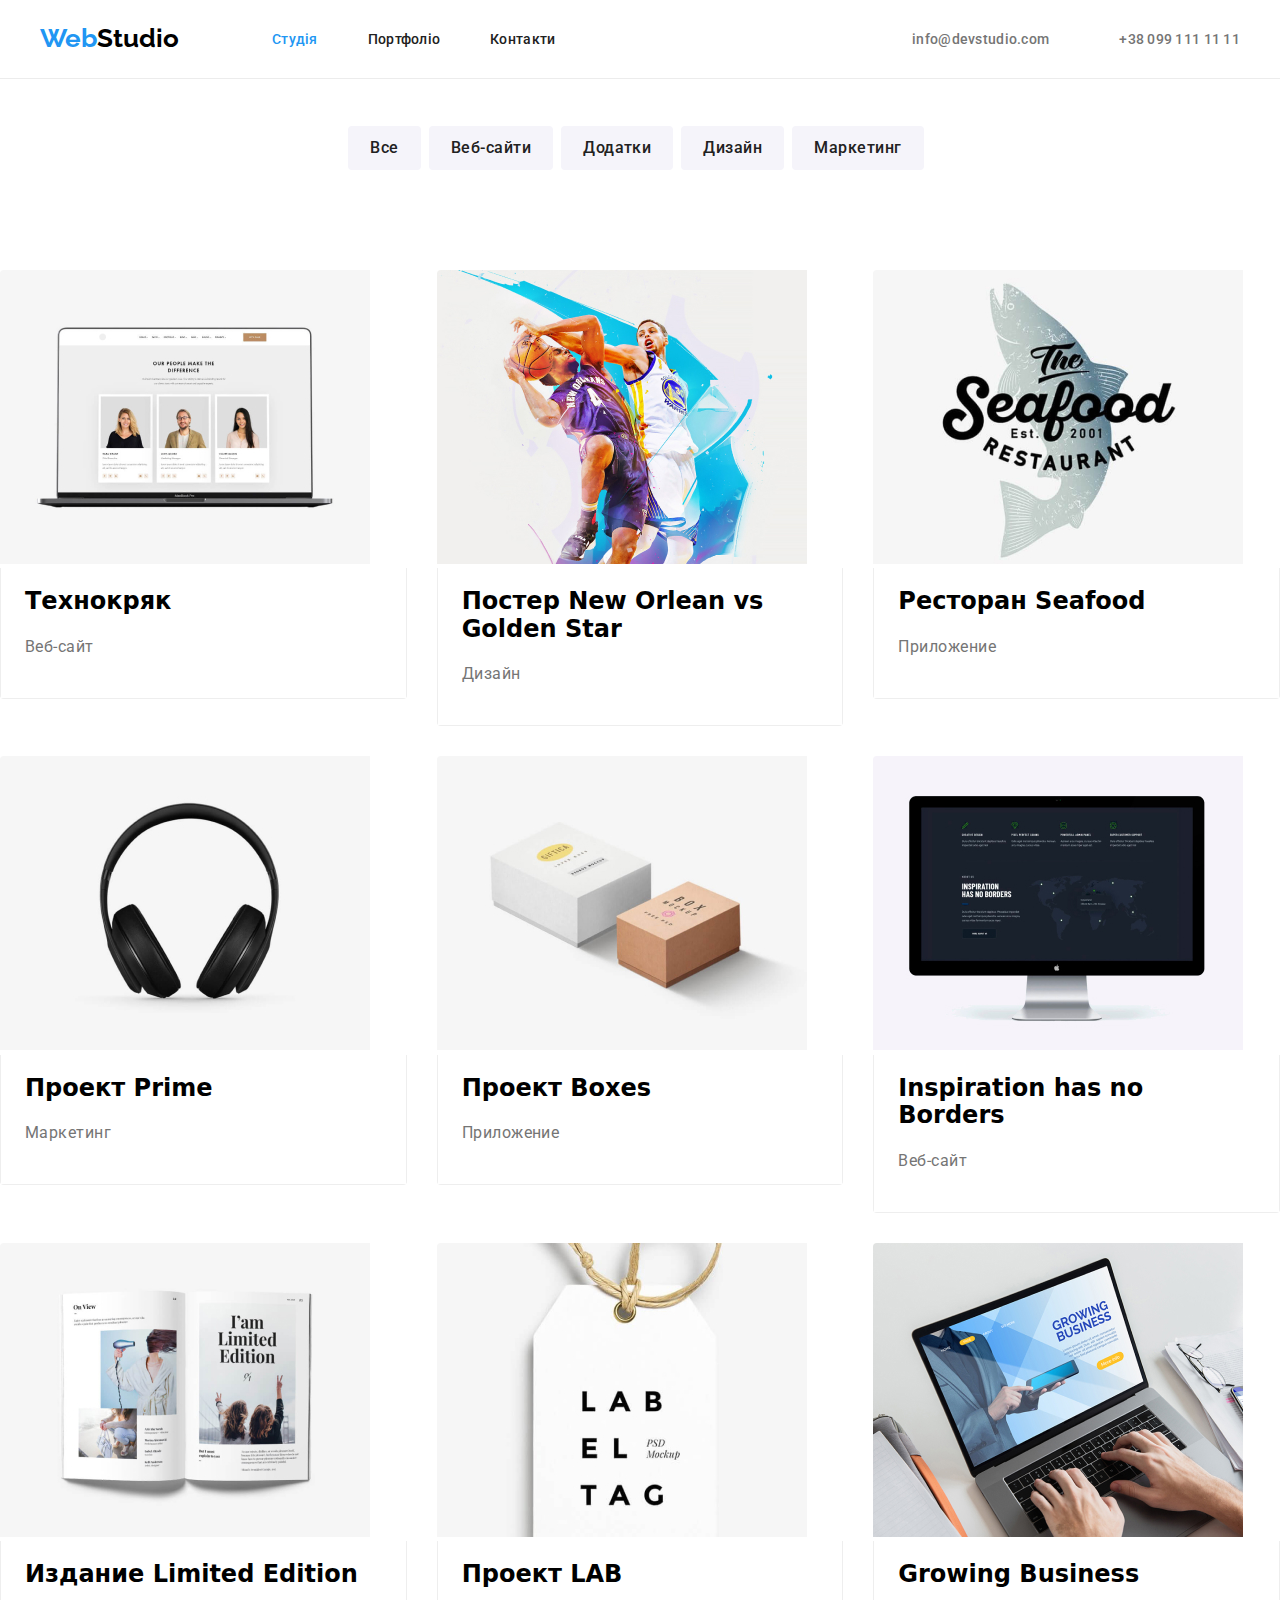
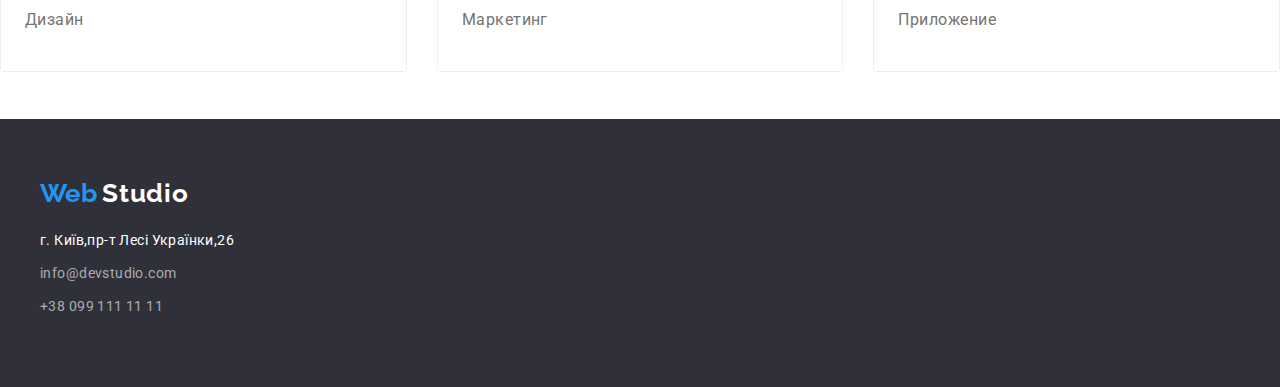
==== portfolio.html @ 21ad2e6c "add new hw" ====
<!DOCTYPE html>
<html lang="uk">
  <head>
    <meta charset="UTF-8" />
    <meta name="viewport" content="width=device-width, initial-scale=1.0" />
    <title>WebStudio</title>
    <link rel="preconnect" href="https://fonts.gstatic.com">
    <link href="https://fonts.googleapis.com/css2?family=Raleway:wght@700&family=Roboto:wght@400;500;700;900&display=swap" rel="stylesheet">
    <link rel="stylesheet" href="./css/modern-normalize.css">
    <link rel="stylesheet" href="./css/variables.css">
    <link rel="stylesheet" href="./css/style.css">
  </head>
  <body>
    <!-- Шапка  з навігацією -->
    <!-- Header -->
    <header class="header">
      <div class="nav">
        <nav class="nav-link"><a href="./index.html"><span class="logo-web">Web</span><span class="logo-studio">Studio</span></a>

    <!-- Navigation -->
    <ul class="ul-link">
      <li><a class="active" href="./index.html">
      <span class="nav-logo">Студія</span></a></li>
      
      <li>
      <a  href="./portfolio.html">
      <span class="nav-logo">Портфоліо</span></a></li>
       <!-- Address -->
      <li><a href="#contacts">
      <span class="nav-logo">Контакти</span></a></li>
      </ul>
      </nav>
      
      <ul class="ul-link">
      
      <li>
      <a class="nav-contacts" href="mailto:info@devstudio.com">
      <svg class="svg-contacts" width="16" height="12">
      <use href="./images/icons.svg#icon-mail"></use>
      </svg>info@devstudio.com
      </a>
      </li>
      
      <li>
      <a class="nav-contacts" href="tel:+380991111111">
      <svg class="svg-contacts" width="10" height="16">
      <use  href="./images/icons.svg#icon-smartphone"></use>
      </svg> +38 099 111 11 11
      </a>
      </li>
      
      </ul>
      
      
      </div>
      </header>



    
  <!-- Main Portfolio -->
<main>
  <section class="portfolio section">
  
     <!-- Filters -->
<div class="container">
  <h2 hidden class="filters__title">Проекти</h2>  
<ul class="filters__title-item list">
  <li class="filters__title-list">
     <button class="filters__modal-btn" type="button">Все</button>
  </li>
  <li>
     <button class="filters__modal-btn" type="button">Веб-сайти</button>
  </li>
  <li>
     <button class="filters__modal-btn" type="button">Додатки</button>
  </li>
  <li>
     <button class="filters__modal-btn" type="button">Дизайн</button>
  </li>
  <li>
     <button class="filters__modal-btn" type="button">Маркетинг</button>
  </li>
 </ul>
</div>

 <!-- Projects -->
 
 
 <ul class="card-set">
 
 <li class="item">
 <article class="card">
 <div class="card-thumb">
 <img src="./images/projects/techkriak.jpg" alt="Приклад роботи" width="370">
 </div>
 
 <div class="card-content">
 <h2 class="project-name">Технокряк</h2>
 <p class="signature">Веб-сайт</p>
 </div>
 </article>
 </li>
 
 <li class="item">
 <article class="card">
 <div class="card-thumb">
 <img src="./images/projects/neworlean.jpg" alt="Приклад роботи" width="370">
 </div>
 
 <div class="card-content">
 <h2 class="project-name">Постер New Orlean vs Golden Star</h2>
 <p class="signature">Дизайн</p>
 </div>
 </article>
 </li>
 
 
 
 
 
 
 <li class="item">
 <article class="card">
 <div class="card-thumb">
 <img src="./images/projects/seafood.jpg" alt="Приклад роботи" width="370">
 </div>
 
 
 <div class="card-content">
 <h2 class="project-name">Ресторан Seafood</h2>
 <p class="signature">Приложение</p>
 </div>
 </article>
 </li>
 
 <li class="item">
 <article class="card">
 <div class="card-thumb">
 <img src="./images/projects/prime.jpg" alt="Приклад роботи" width="370">
 </div>
 
 <div class="card-content">
 <h2 class="project-name">Проект Prime</h2>
 <p class="signature">Маркетинг</p>
 </div>
 </article>
 </li>
 
 
 
 
 
 
 
 <li class="item">
 <article class="card">
 <div class="card-thumb">
 <img src="./images/projects/boxes.jpg" alt="Приклад роботи" width="370">
 </div>
 <div class="card-content">
 <h2 class="project-name">Проект Boxes</h2>
 <p class="signature">Приложение</p>
 </div>
 </article>
 </li>
 
 
 
 <li class="item">
 <article class="card">
 <div class="card-thumb">
 <img src="./images/projects/inspirations.jpg" alt="Приклад роботи" width="370">
 </div>
 
 <div class="card-content">
 <h2 class="project-name">Inspiration has no Borders</h2>
 <p class="signature">Веб-сайт</p>
 </div>
 </article>
 </li>
 
 
 
 
 
 
 
 <li class="item">
 <article class="card">
 <div class="card-thumb">
 <img src="./images/projects/limitededit.jpg" alt="Приклад роботи" width="370">
 </div>
 
 <div class="card-content">
 <h2 class="project-name">Издание Limited Edition</h2>
 <p class="signature">Дизайн</p>
 </div>
 </article>
 </li>
 
 <li class="item">
 <article class="card">
 <div class="card-thumb">
 <img src="./images/projects/lab.jpg" alt="Приклад роботи" width="370">
 </div>
 
 <div class="card-content">
 <h2 class="project-name">Проект LAB</h2>
 <p class="signature">Маркетинг</p>
 </div>
 </article>
 </li>
 
 
 
 
 <li class="item">
 <article class="card">
 <div class="card-thumb">
 <img src="./images/projects/growbusiness.jpg" alt="Приклад роботи" width="370">
 </div>
 
 <div class="card-content">
 <h2 class="project-name">Growing Business</h2>
 <p class="signature">Приложение</p>
 </div>
 </article>
 </li>
 
 
 </ul>
 </div>
 </section>
 <!-----------end main --------------------------------->
 
 
  


<!-- Footer -->
<footer class="footer" id="contacts">

  <div class="containers-footer">

      <div class="container-address">

          <a class="logo-footer" href="./index.html"><span class="logo-web">Web</span>
           <span class="logo-studio-white">Studio</span></a>

          <address class="address">

              <span class="map">г. Київ,пр-т Лесі Українки,26</span>

              <ul>
                  <li><a class="footer-address" href="mailto:info@devstudio.com">info@devstudio.com</a></li>
                  <li><a class="footer-address" href="tel:+380991111111">+38 099 111 11 11</a></li>
              </ul>

          </address>

      </div>
  </div>
 
</footer>

</body>

</html>
---- css/variables.css ----
:root {
    --social-networks: rgba(175, 177, 184, 1);
  
    --border-color: rgba(236, 236, 236, 1);
    --bac-section: rgba(229, 229, 229, 1);
    --buutom-bac: rgba(245, 244, 250, 1);
    --black-text: rgba(33, 33, 33, 1);
    --blue-text: rgba(33, 150, 243, 1);
    --grey-text: rgba(117, 117, 117, 1);
    --white-text: rgba(255, 255, 255, 1);
    --grey-text-op60: rgba(255, 255, 255, 0.6);
    --black-dark-text: rgba(0, 0, 0, 1);
    --dark-grey-bac: rgba(47, 48, 58, 1);
    --team-card-set-gap: 30px;
    --team-card-shadow: 0px 1px 3px rgba(0, 0, 0, 0.12),
      0px 1px 1px rgba(0, 0, 0, 0.14), 0px 2px 1px rgba(0, 0, 0, 0.2);
    --card-set-gap: 30px;
    --card-shadow: ;
  }
---- css/style.css ----
:root {
  --main-font: 'Roboto', sans-serif;
  --secondary-font: 'Raleway', sans-serif;
  --accent-color: #2196f3;
  --accent-background: #2196f3;
} 


 body {
  max-width: 1600px;
  background-color: var(--white-text);
}


.list {
  list-style: none;
}

.link {
  text-decoration: none;
}

h1,
h2,
h3,
h4,
h5,
h6 {
  margin: 0;
}

ul,
ol {
  margin: 0;
  padding: 0;
} */

 p {
  margin: 0;
}

image {
  display: block;
  max-width: 100%;
  height: auto;
}

.address {
  font-style: normal;
}

.container {
  width: 1200px;
  padding: 0 15px;
  margin: 0 auto;
}

.section {
  padding-top: 47px;
  padding-bottom: 47px;
  
 } 

 COMPONENTS 
 .company__logo,
.navigation__list-link:hover,
.navigation__list-link:focus,
.header__mail:hover,
.header__mail:focus,
.header__tel:hover,
.header__tel:focus {
  color: var(--accent-color);
}

.modal-btn,
.filters__modal-btn:hover,
.filters__modal-btn:focus {
  background: var(--accent-color);
}


.title {
  font-family:'Roboto';
  font-weight: 700;
  font-size: 36px;
  line-height: 1.167;
  text-align: center;
  letter-spacing: 0.03em;
  color: #212121;
}

.subtitle {
  font-family:'Roboto';
  font-weight: 500;
  font-size: 16px;
  line-height: 1.187;
  text-align: center;
  letter-spacing: 0.03em;
  color: #212121;
}

.description {
  font-family:'Roboto';
  font-weight: 400;
  font-size: 16px;
  line-height: 1.187;
  text-align: center;
  letter-spacing: 0.03em;
  color: #757575;
} 

 /* INDEX  */
/*  HEADER */
.header {
  background-color: var(--white-text);
  border-bottom: 1px solid #ececec;
  padding-left: 24px;
  padding-right: 24px;
}
.nav {
  display: flex;
  justify-content: space-between;

  align-items: center;
  text-align: center;
  padding: 24px 0;
  max-width: 1200px;
  margin-left: auto;
  margin-right: auto;
}

.nav-link {
  display: flex;
  align-items: center;
}
.ul-link {
  display: flex;
}
.logo-web {
  font-family: "Raleway";
  font-style: normal;
  font-weight: 700;
  color: var(--blue-text);
  font-size: 26px;
  letter-spacing: 0.03;
  line-height: 1.15;
}
.logo-studio {
  padding-right: 43px;
  font-family: "Raleway";
  font-style: normal;
  font-weight: 700;
  color: var(--black-dark-text);
  font-size: 26px;
  letter-spacing: 0.03;
  line-height: 1.15;
}
.logo-studio-white {
  font-family: "Raleway";
  font-style: normal;
  font-weight: 700;
  color: var(--white-text);
  font-size: 26px;
  letter-spacing: 0.03em;
}
.active .nav-logo {
  color: var(--blue-text);
}
.nav-logo {
  padding-left: 50px;
  font-family: "roboto";
  font-size: 14px;
  font-weight: 500;
  color: var(--black-text);
  letter-spacing: 0.02em;
}
.nav-contacts:hover {
  color: var(--blue-text);
}
.nav-contacts {
  display: flex;
  padding-left: 50px;
  font-family: "roboto";
  font-size: 14px;
  font-weight: 500;
  color: var(--grey-text);
  letter-spacing: 0.02em;
  justify-content: center;
  align-items: center;
}
.svg-contacts {
  margin-right: 10px;
  fill: currentColor;
}


/*  END HEADER  */

/*  HERO */
.hero {
  background: #2f303a;
  
}

.hero .container {
  display: flex;
  flex-direction: column;
  align-items: center;
  padding-top: 200px;
  padding-bottom: 200px;
  padding-right: 252px;
  padding-left: 252px;
}

.hero-title {
  font-family: Roboto;
  font-weight: 900;
  font-size: 44px;
  line-height: 1.364;
  text-align: center;
  letter-spacing: 0.06em;
  text-transform: uppercase;
  color: #ffffff;
  width: 696px;
  margin-bottom: 30px;
}

.modal-btn {
  font-family: Roboto;
  font-weight: 700;
  font-size: 16px;
  line-height: 1.875;
  display: flex;
  align-items: center;
  text-align: center;
  letter-spacing: 0.06em;
  color: #ffffff;
  border-radius: 4px;
  border: none;
  cursor: pointer;
  padding: 10px 32px;
  margin-top: 30px;
}

.modal-btn:hover,
.modal-btn:focus {
  background: #188ce8;
}
/*  END HERO */

/* feature */
.feature .container {
  display: flex;
}

.feature__item {
  display: flex;
}

.feature__item-list {
  display: block;
  justify-content: center;
}

.feature__item-list:not(:last-child) {
  margin-right: 30px;
}

.feature__item-title {
  font-family: Roboto;
  font-weight: 700;
  font-size: 14px;
  line-height: 1.143;
  letter-spacing: 0.03em;
  text-transform: uppercase;
  color: #212121;
  margin-bottom: 10px;
}

.feature__item-description {
  font-family: Roboto;
  font-weight: 400;
  font-size: 14px;
  line-height: 1.715;
  letter-spacing: 0.03em;
  color: #757575;
  width: 270px;
}

/* END FEATURE  */

/* services */
.services .title {
  margin-bottom: 50px;
}

.services__item {
  display: flex;
  align-items: center;
}

.services__item-list:not(:last-child) {
  margin-right: 30px;
}
/* END SERVICES  */

/*  TEAM  */

.team {
  background: #f5f4fa;
}

.team .title {
  margin-bottom: 50px;
}

.team__item {
  display: flex;
  justify-content: space-between;
}

.team__item .subtitle {
  min-width: 152px;
  margin-bottom: 10px;
}

.team__item-list:not(:last-child) {
  margin-right: 30px;
}

.team__item-list {
  background: #ffffff;
  box-shadow: 0px 1px 3px rgba(0, 0, 0, 0.12), 0px 1px 1px rgba(0, 0, 0, 0.14),
    0px 2px 1px rgba(0, 0, 0, 0.2);
  border-radius: 0px 0px 4px 4px;
}

.team__item-content-wrapper {
  text-align: center;
  padding-top: 30px;
  padding-bottom: 30px;
  padding-left: 5px;
  padding-right: 5px;
}
/* END TEAM  */

/* footer */
.footer {
  background-color: var(--dark-grey-bac);
  padding-left: 15px;
  padding-right: 15px;
}
.containers-footer {
  padding: 60px 0;
  max-width: 1200px;
  margin-left: auto;
  margin-right: auto;
 
}
.logo-footer {
  display: inline-block;
  margin-bottom: 20px;
}
.map {
  display: inline-block;
  margin-bottom: 9px;
  font-family: "roboto";
  font-size: 14px;
  font-weight: 400;
  color: var(--white-text);
  line-height: 1.71;
  letter-spacing: 0.03em;
  line-height: 1.71;
}
.footer-address {
  display: inline-block;
  margin-bottom: 9px;
  font-family: "roboto";
  font-size: 14px;
  font-weight: 400;
  color: var(--grey-text-op60);
  letter-spacing: 0.03em;
  line-height: 1.71;
}
.address {
  font-style: normal;
}

/* END FOOTER */

/* =============== END INDEX =============== */

/*  PORTFOLIO  */

/*  FILTERS  */

.filters .container {
  display: flex;
  justify-content: center;
}

.filters__title-item {
  display: flex;
  justify-content: center;
  margin-bottom: 50px;
}

.filters__modal-btn {
  font-family: Roboto;
  font-weight: 500;
  font-size: 16px;
  line-height: 2;
  text-align: center;
  letter-spacing: 0.03em;
  color: #212121;
  background: #f5f4fa;
  border-radius: 4px;
  border: none;
  cursor: pointer;
  padding-top: 6px;
  padding-bottom: 6px;
  padding-right: 22px;
  padding-left: 22px;
  margin-right: 8px;
  margin-bottom: 50px;
}
.filters__modal-btn:hover,
.filters__modal-btn:focus {
  color: #ffffff;
  background-color: #2196f3;
  box-shadow: 0px 3px 1px rgba(0, 0, 0, 0.1), 0px 1px 2px rgba(0, 0, 0, 0.08),
    0px 2px 2px rgba(0, 0, 0, 0.12);
}

/*  END FILTERS  */


.signature {
  font-family: "roboto";
  font-size: 16px;
  font-weight: 400;
  letter-spacing: 0.03em;
  color: var(--grey-text);
  line-height: 1.87;
}
/*Карточки головного контенту   */
/* CARD SET */
.card-set {
  padding: 0;
  margin: 0;
  list-style: none;

  display: flex;
  flex-wrap: wrap;
  margin-left: calc(-1 * var(--card-set-gap));
  margin-top: calc(-1 * var(--card-set-gap));
}

.card-set > .item {
  flex-basis: calc(100% / 3 - var(--card-set-gap));
  margin-left: var(--card-set-gap);
  margin-top: var(--card-set-gap);
}

/* CARD */
.card {
  box-shadow: var(--card-shadow);
  border-radius: 4px;
  overflow: hidden;
}

.card-content {
  padding: 20px 24px;
  background: #ffffff;
  border: 1px solid #eeeeee;
  border-top: none;
}
.card-thumb {
}
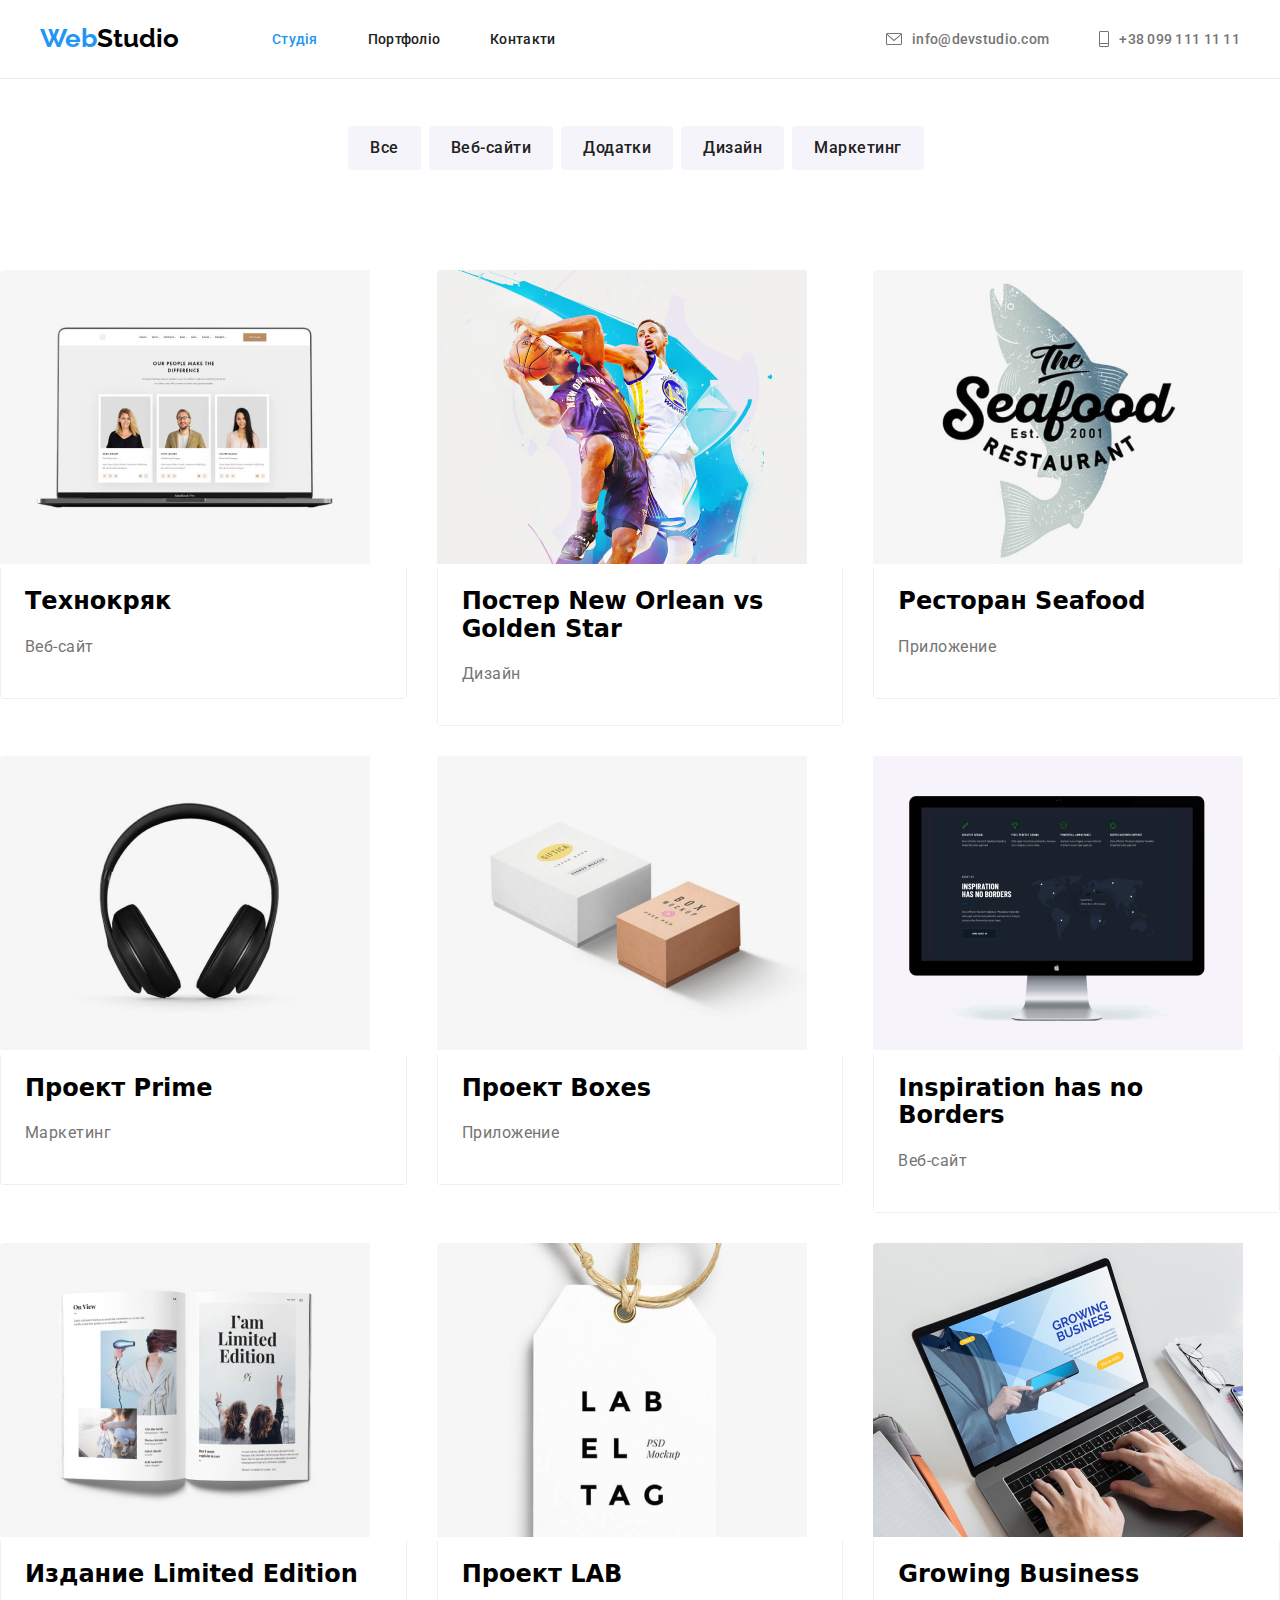
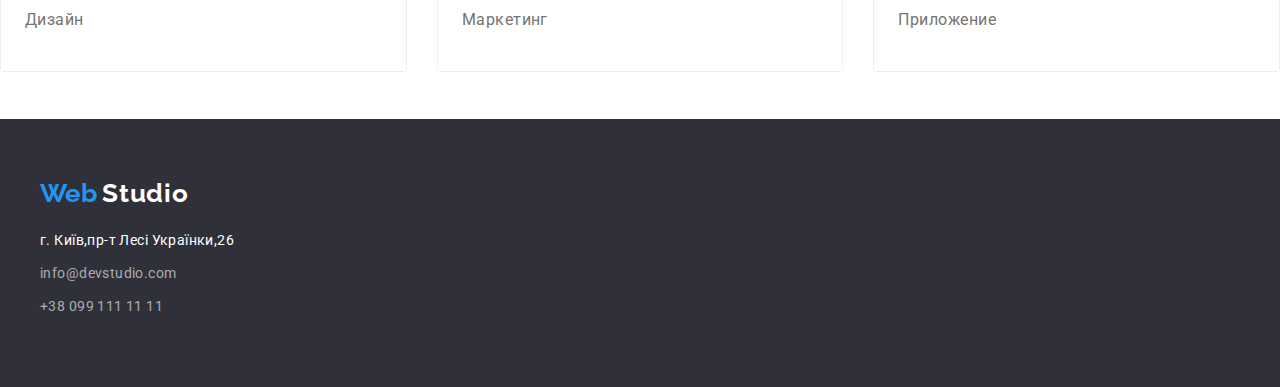
==== commit 2870ab84: "add baner" ====
--- a/portfolio.html
+++ b/portfolio.html
@@ -1,5 +1,5 @@
 <!DOCTYPE html>
-<html lang="uk">
+<html lang="ua">
   <head>
     <meta charset="UTF-8" />
     <meta name="viewport" content="width=device-width, initial-scale=1.0" />
@@ -36,7 +36,7 @@
       <li>
       <a class="nav-contacts" href="mailto:info@devstudio.com">
       <svg class="svg-contacts" width="16" height="12">
-      <use href="./images/icons.svg#icon-mail"></use>
+        <use xlink:href="./images/sprite.svg#mail"></use>
       </svg>info@devstudio.com
       </a>
       </li>
@@ -44,7 +44,7 @@
       <li>
       <a class="nav-contacts" href="tel:+380991111111">
       <svg class="svg-contacts" width="10" height="16">
-      <use  href="./images/icons.svg#icon-smartphone"></use>
+        <use xlink:href="./images/sprite.svg#phone"></use>
       </svg> +38 099 111 11 11
       </a>
       </li>
--- a/css/style.css
+++ b/css/style.css
@@ -199,6 +199,16 @@
 /*  HERO */
 .hero {
   background: #2f303a;
+  background-image: linear-gradient(
+    to right,
+    rgba(47, 48, 58, 0.4),
+    rgba(47, 48, 58, 0.4)
+  ),
+  url(../images/banner/Img-bac-hero.jpg);
+background-repeat: no-repeat;
+max-width: 1600px;
+text-align: center;
+
   
 }
 
